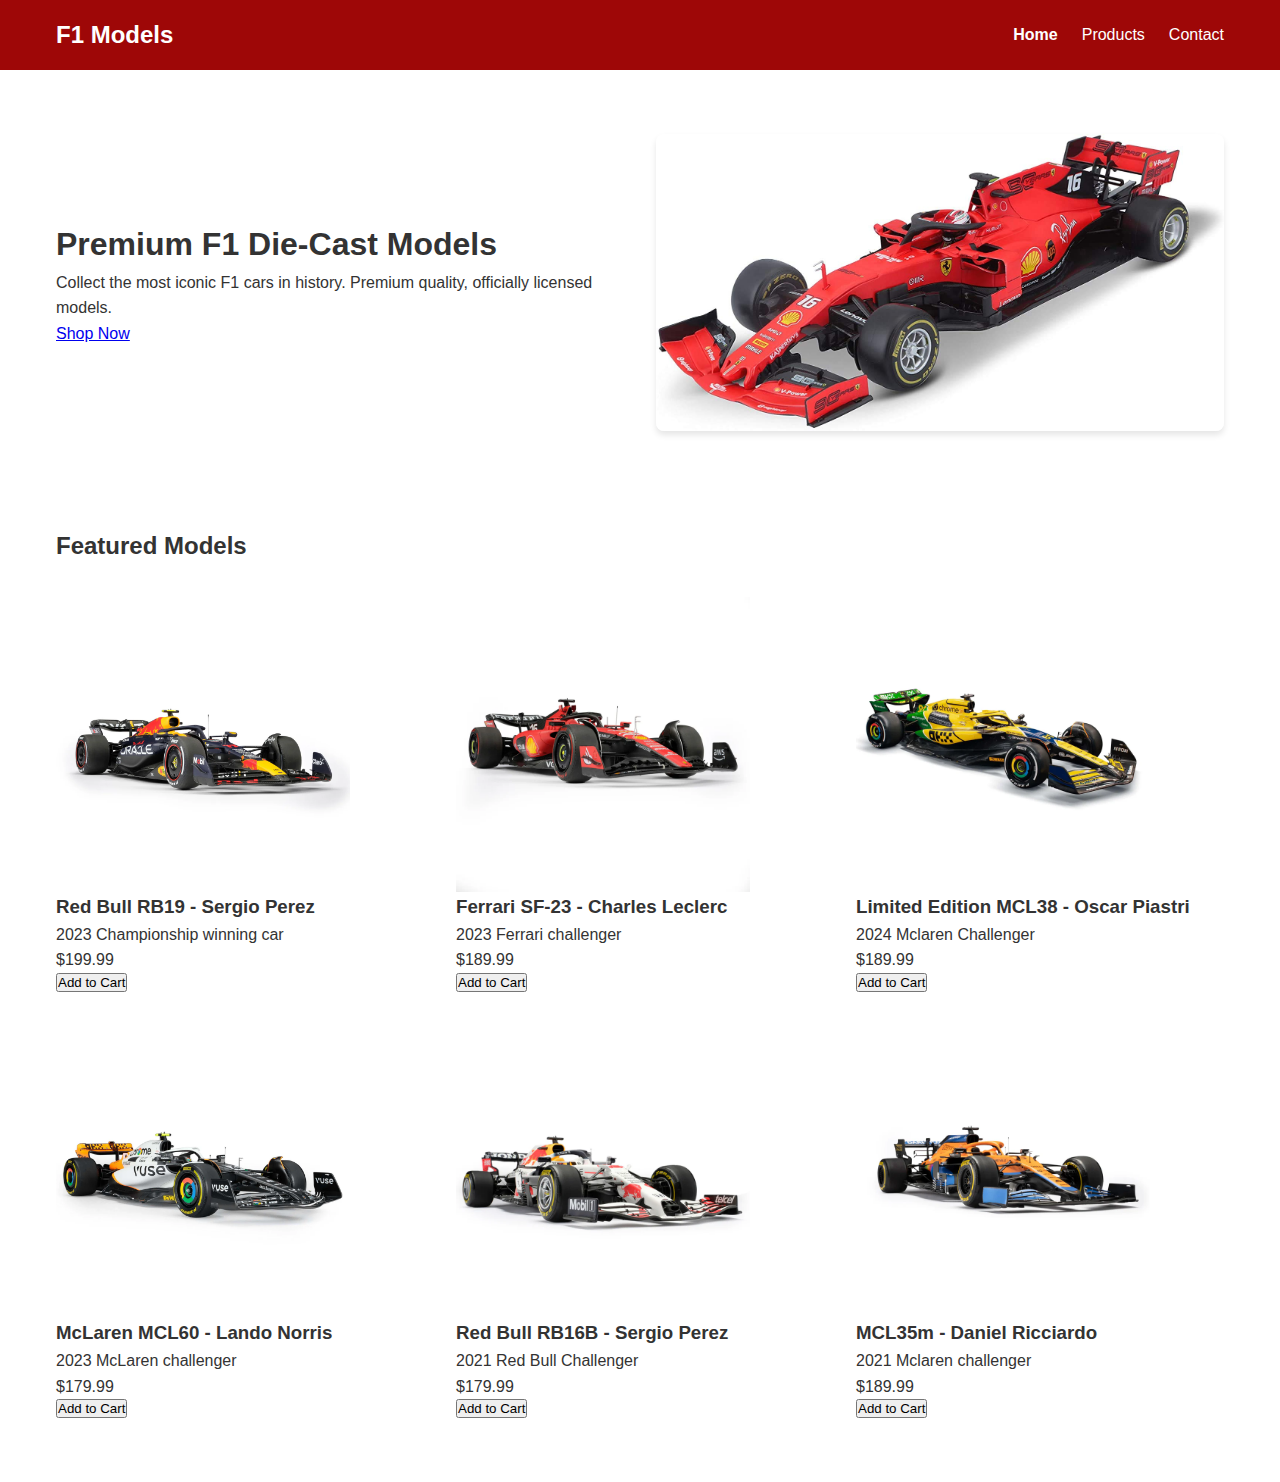
==== index.html @ bffe77ec "added rest of featured models and images" ====
<html lang="en">
<head>
    <meta charset="UTF-8">
    <meta name="viewport" content="width=device-width, initial-scale=1.0">
    <title>F1 Models - Home</title>
    <link rel="stylesheet" href="common.css">
    <link rel="stylesheet" href="index.css">
</head>
<body>
    <header class="header">
        <nav class="container">
            <a href="index.html" class="sitename">F1 Models</a>
            <div class="nav-links">
                <a href="index.html" class="nav-link active">Home</a>
                <a href="products.html" class="nav-link">Products</a>
                <a href="contact.html" class="nav-link">Contact</a>
            </div>
        </nav>
    </header>

    <main>
        <section class="mainsection">
            <div class="container flex-container">
                <div class="featured-content">
                    <h1>Premium F1 Die-Cast Models</h1>
                    <p>Collect the most iconic F1 cars in history. Premium quality, officially licensed models.</p>
                    <a href="products.html" class="button">Shop Now</a>
                </div>
                <div class="main-image">
                    <img src="f1model.jpg" alt="Featured F1 Model">
                </div>
            </div>
        </section>
        
        <section class="featured">
            <div class="container">
                <h2>Featured Models</h2>
                <div class="product-grid">
                    <div class="product-card">
                        <img class="featuredimg" src="rb19.webp" alt="Red Bull RB19 - Max Verstappen">
                        <div class="product-content">
                            <h3>Red Bull RB19 - Sergio Perez</h3>
                            <p>2023 Championship winning car</p>
                            <p class="price">$199.99</p>
                            <button class="button" onclick="start()">Add to Cart</button>
                        </div>
                    </div>
                    <div class="product-card">
                        <img class ="featuredimg" src="sf23.webp" alt="Ferrari SF-23 - Charles Leclerc">
                        <div class="product-content">
                            <h3>Ferrari SF-23 - Charles Leclerc</h3>
                            <p>2023 Ferrari challenger</p>
                            <p class="price">$189.99</p>
                            <button class="button" onclick="start()">Add to Cart</button>
                        </div>
                    </div>
                    <div class="product-card">
                        <img class ="featuredimg" src="mcl38.webp" alt="MCL38 - Oscar Piastri">
                        <div class="product-content">
                            <h3>Limited Edition MCL38 - Oscar Piastri</h3>
                            <p>2024 Mclaren Challenger</p>
                            <p class="price">$189.99</p>
                            <button class="button" onclick="start()">Add to Cart</button>
                        </div>
                    </div>
                    <div class="product-card">
                        <img class="featuredimg" src="mcl60.webp" alt="McLaren MCL60 - Lando Norris">
                        <div class="product-content">
                            <h3>McLaren MCL60 - Lando Norris</h3>
                            <p>2023 McLaren challenger</p>
                            <p class="price">$179.99</p>
                            <button class="button" onclick="start()">Add to Cart</button>
                        </div>
                    </div>
                    <div class="product-card">
                        <img class= "featuredimg" src="rb16b.webp" alt="Red Bull RB16b - Sergio Perez">
                        <div class="product-content">
                            <h3>Red Bull RB16B - Sergio Perez</h3>
                            <p>2021 Red Bull Challenger</p>
                            <p class="price">$179.99</p>
                            <button class="button" onclick="start()">Add to Cart</button>
                        </div>
                    </div>
                    <div class="product-card">
                        <img class ="featuredimg" src="mcl35m.webp" alt="MCL35m - Daniel Ricciardo">
                        <div class="product-content">
                            <h3>MCL35m - Daniel Ricciardo</h3>
                            <p>2021 Mclaren challenger</p>
                            <p class="price">$189.99</p>
                            <button class="button" onclick="start()">Add to Cart</button>
                        </div> 
                </div>
            </div>
        </section>
    </main>

<script src="index.js"></script>
</body>
</html>
---- common.css ----
* {
    margin: 0;
    padding: 0;
    box-sizing: border-box;
  }
  
  body {
    font-family: -apple-system, BlinkMacSystemFont, "Segoe UI", Roboto, sans-serif;
    line-height: 1.6;
    color: #333333;
    background: white;
    min-height: 100px;
    display: flex;
    flex-direction: column;
  }
  
  .container {
    max-width: 1200px;
    margin: 0 auto;
    padding: 0 16px;
  }
  
  .header {
    background: rgb(158, 7, 7);
    color: white;
    padding: 16px 0;
  }
  
  .header nav {
    display: flex;
    justify-content: space-between;
    align-items: center;
  }
  
  .sitename {
    font-size: 24px;
    font-weight: bold;
    color: white;
    text-decoration: none;
  }
  
  .nav-links {
    display: flex;
    gap: 24px;
  }
  
  .nav-link {
    color: white;
    text-decoration: none;
    transition: opacity 0.2s;
  }
  
  .nav-link:hover {
    opacity: 0.8;
  }
  
  .nav-link.active {
    font-weight: bold;
  }
---- index.css ----
.mainsection {
    padding: 64px 0;
    background: var(--background);
}

.flex-container {
    display: flex;
    gap: 32px;
    align-items: center;
}

.featuredimg {
    width: 80%;     
}
.featured-content {
    flex: 1;
}

.main-image {
    flex: 1;
}

.main-image img {
    width: 100%;
    border-radius: 8px;
    box-shadow: 0 4px 6px rgba(0, 0, 0, 0.1);
}

.featured {
    padding: 32px;
}

.product-grid {
    display: grid;
    grid-template-columns: repeat(auto-fill, minmax(300px, 1fr));
    gap: 32px;
    padding: 32px 0;
}
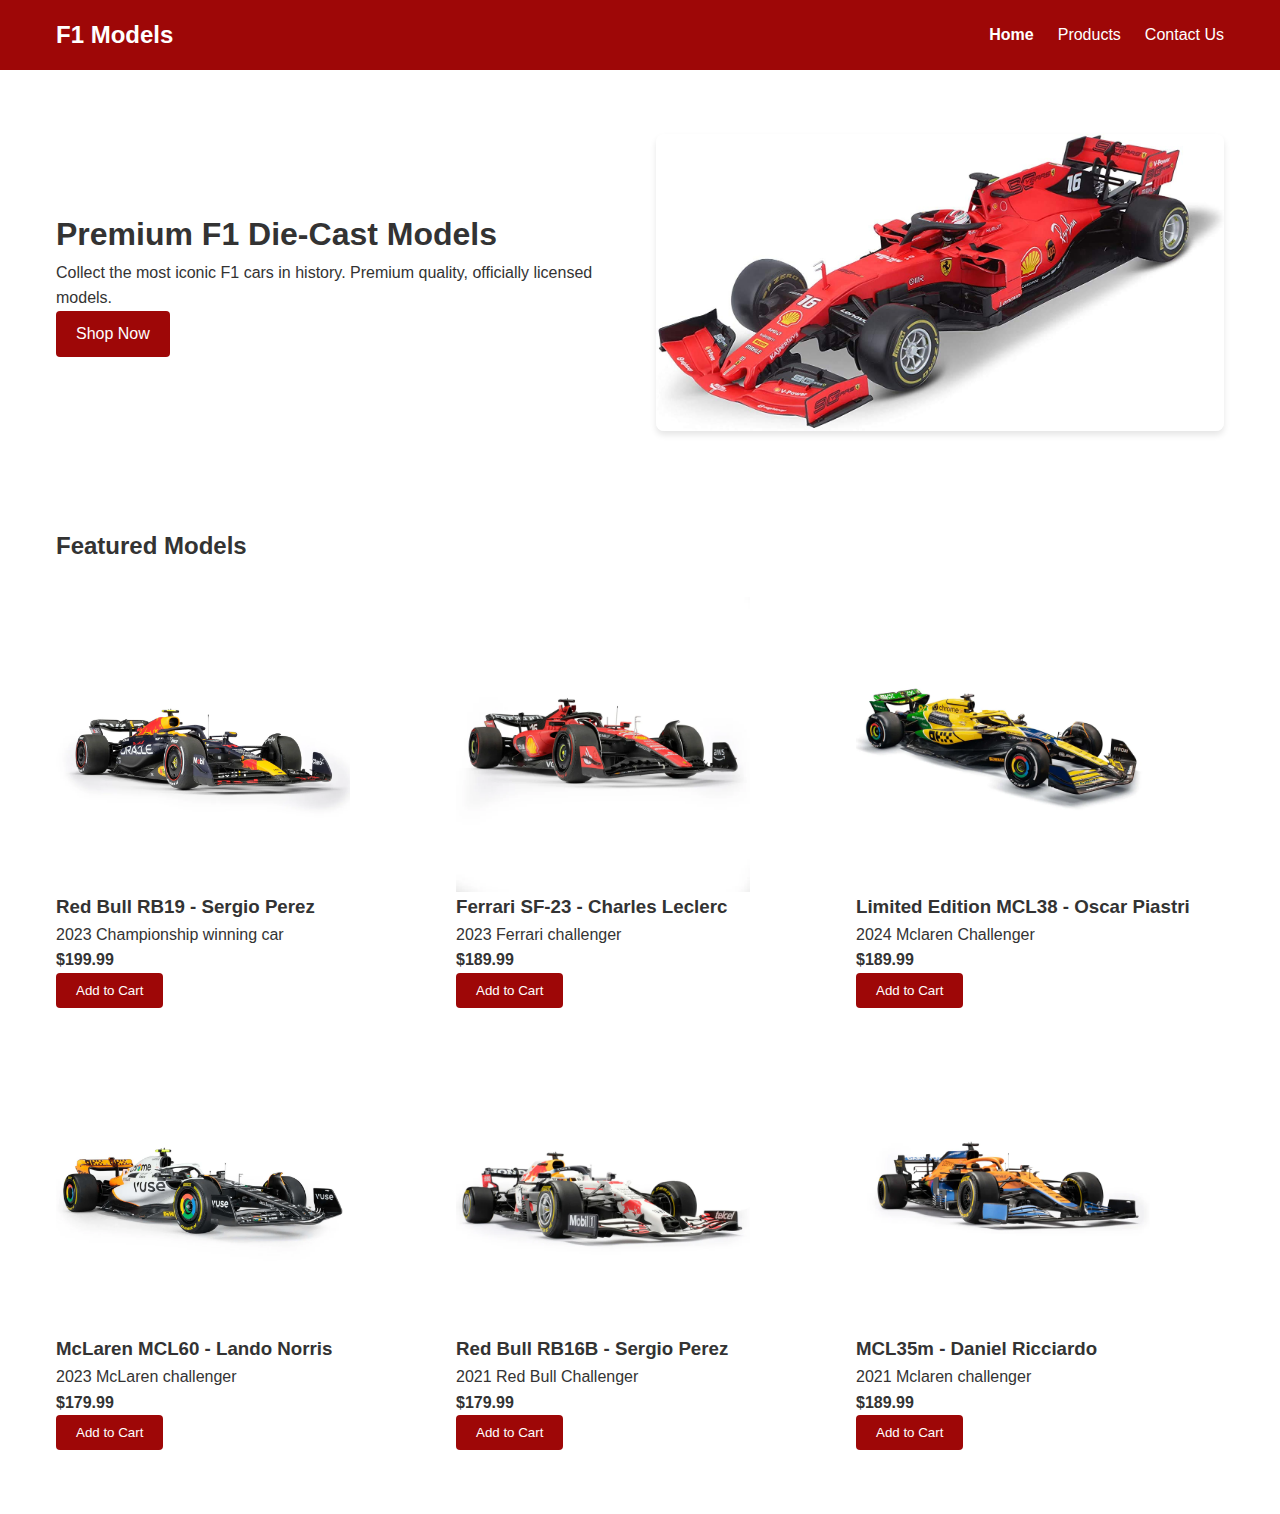
==== commit 4d130f3f: "more formatting for buttons and price" ====
--- a/index.html
+++ b/index.html
@@ -13,7 +13,7 @@
             <div class="nav-links">
                 <a href="index.html" class="nav-link active">Home</a>
                 <a href="products.html" class="nav-link">Products</a>
-                <a href="contact.html" class="nav-link">Contact</a>
+                <a href="contact.html" class="nav-link">Contact Us</a>
             </div>
         </nav>
     </header>
--- a/common.css
+++ b/common.css
@@ -14,6 +14,10 @@
     flex-direction: column;
   }
   
+  .price {
+    font-weight: bold;
+  }
+
   .container {
     max-width: 1200px;
     margin: 0 auto;
@@ -56,4 +60,28 @@
   
   .nav-link.active {
     font-weight: bold;
+  }
+
+  .button {
+    display: inline-block;
+    padding: 10px 20px;
+    background-color: rgb(158, 7, 7);
+    color: white;
+    text-decoration: none;
+    border-radius: 4px;
+    font-weight: 500;
+    transition: all 0.3s ease;
+    border: none;
+    cursor: pointer;
+  }
+
+  .button:hover {
+    background-color: hsl(0, 91%, 25%);
+    transform: translateY(-1px);
+    box-shadow: 0 2px 4px rgba(0, 0, 0, 0.1);
+  }
+  
+  .button:active {
+    transform: translateY(0);
+    box-shadow: none;
   }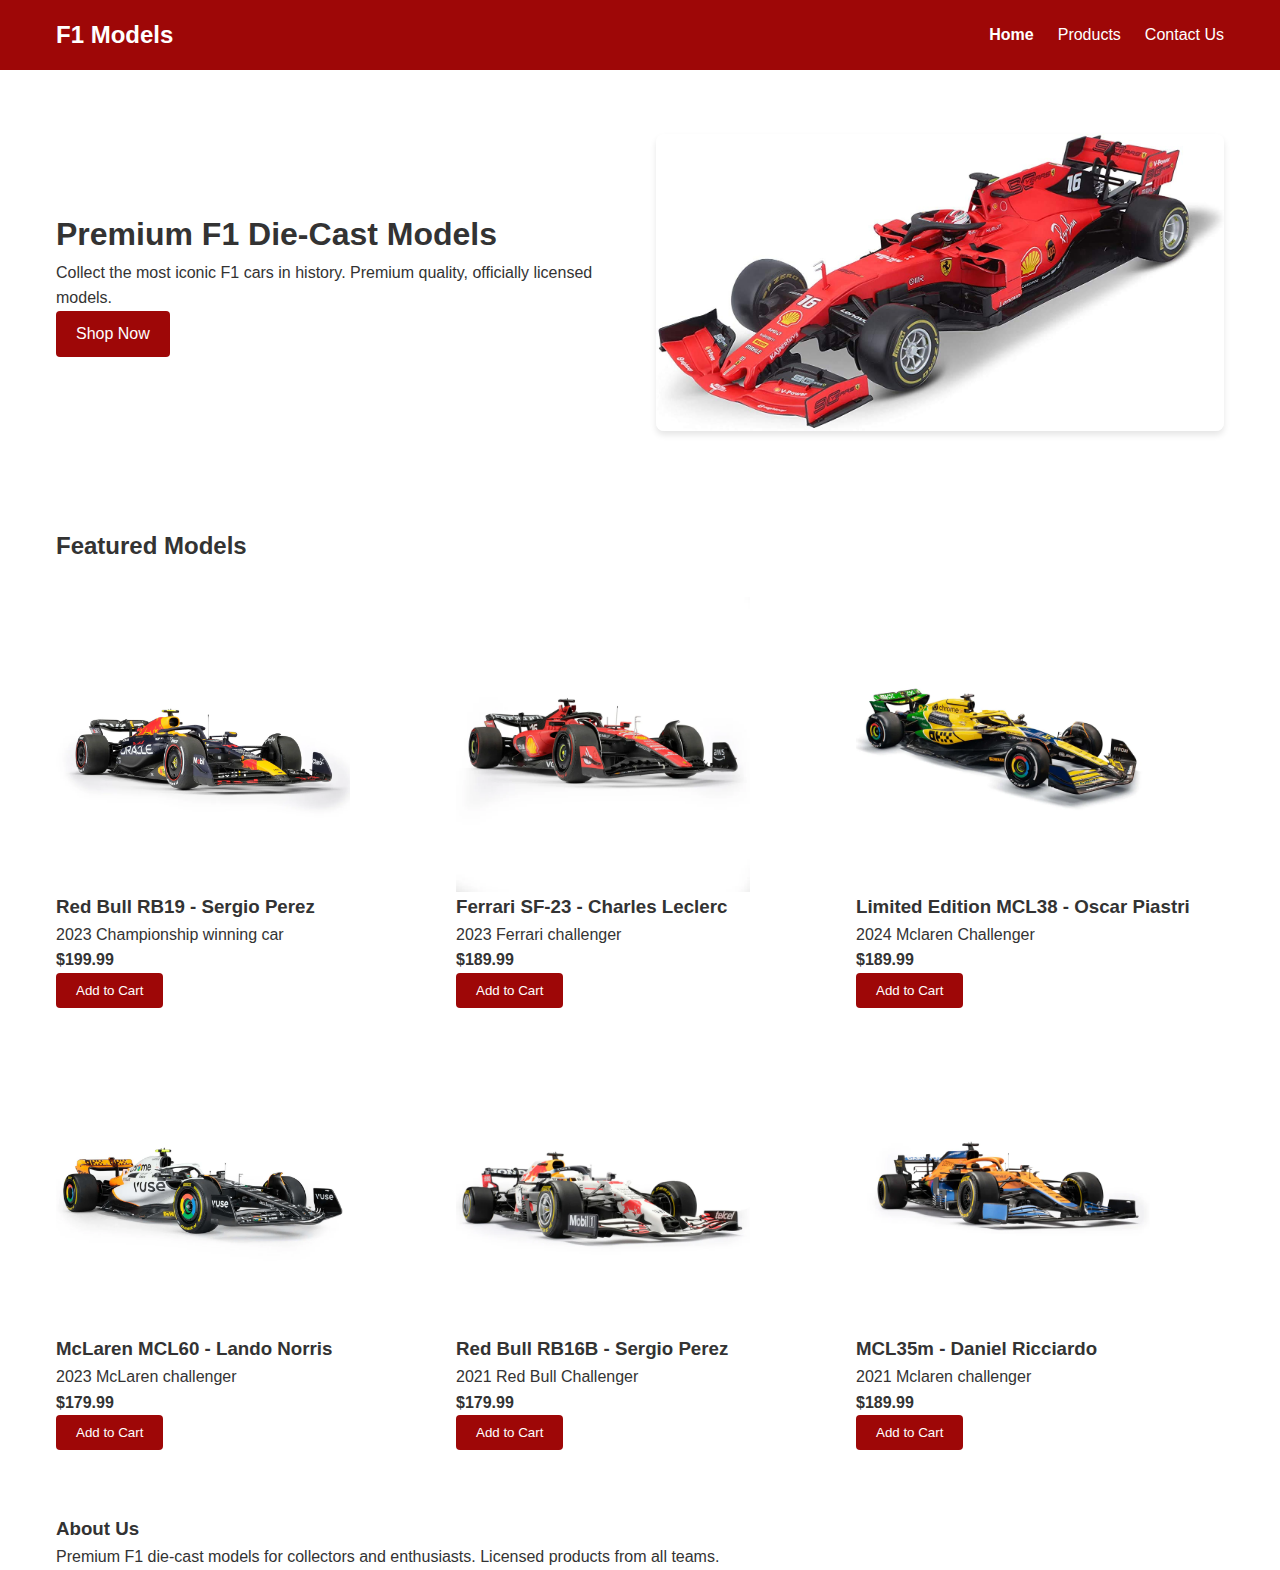
==== commit bde563f9: "added a footer" ====
--- a/index.html
+++ b/index.html
@@ -93,6 +93,13 @@
             </div>
         </section>
     </main>
+    <footer class="footer">
+        <div class="container">
+            <div class="footer-grid">
+                <div class="footer-section">
+                    <h3>About Us</h3>
+                    <p>Premium F1 die-cast models for collectors and enthusiasts. Licensed products from all teams.</p>
+                </div>
 
 <script src="index.js"></script>
 </body>
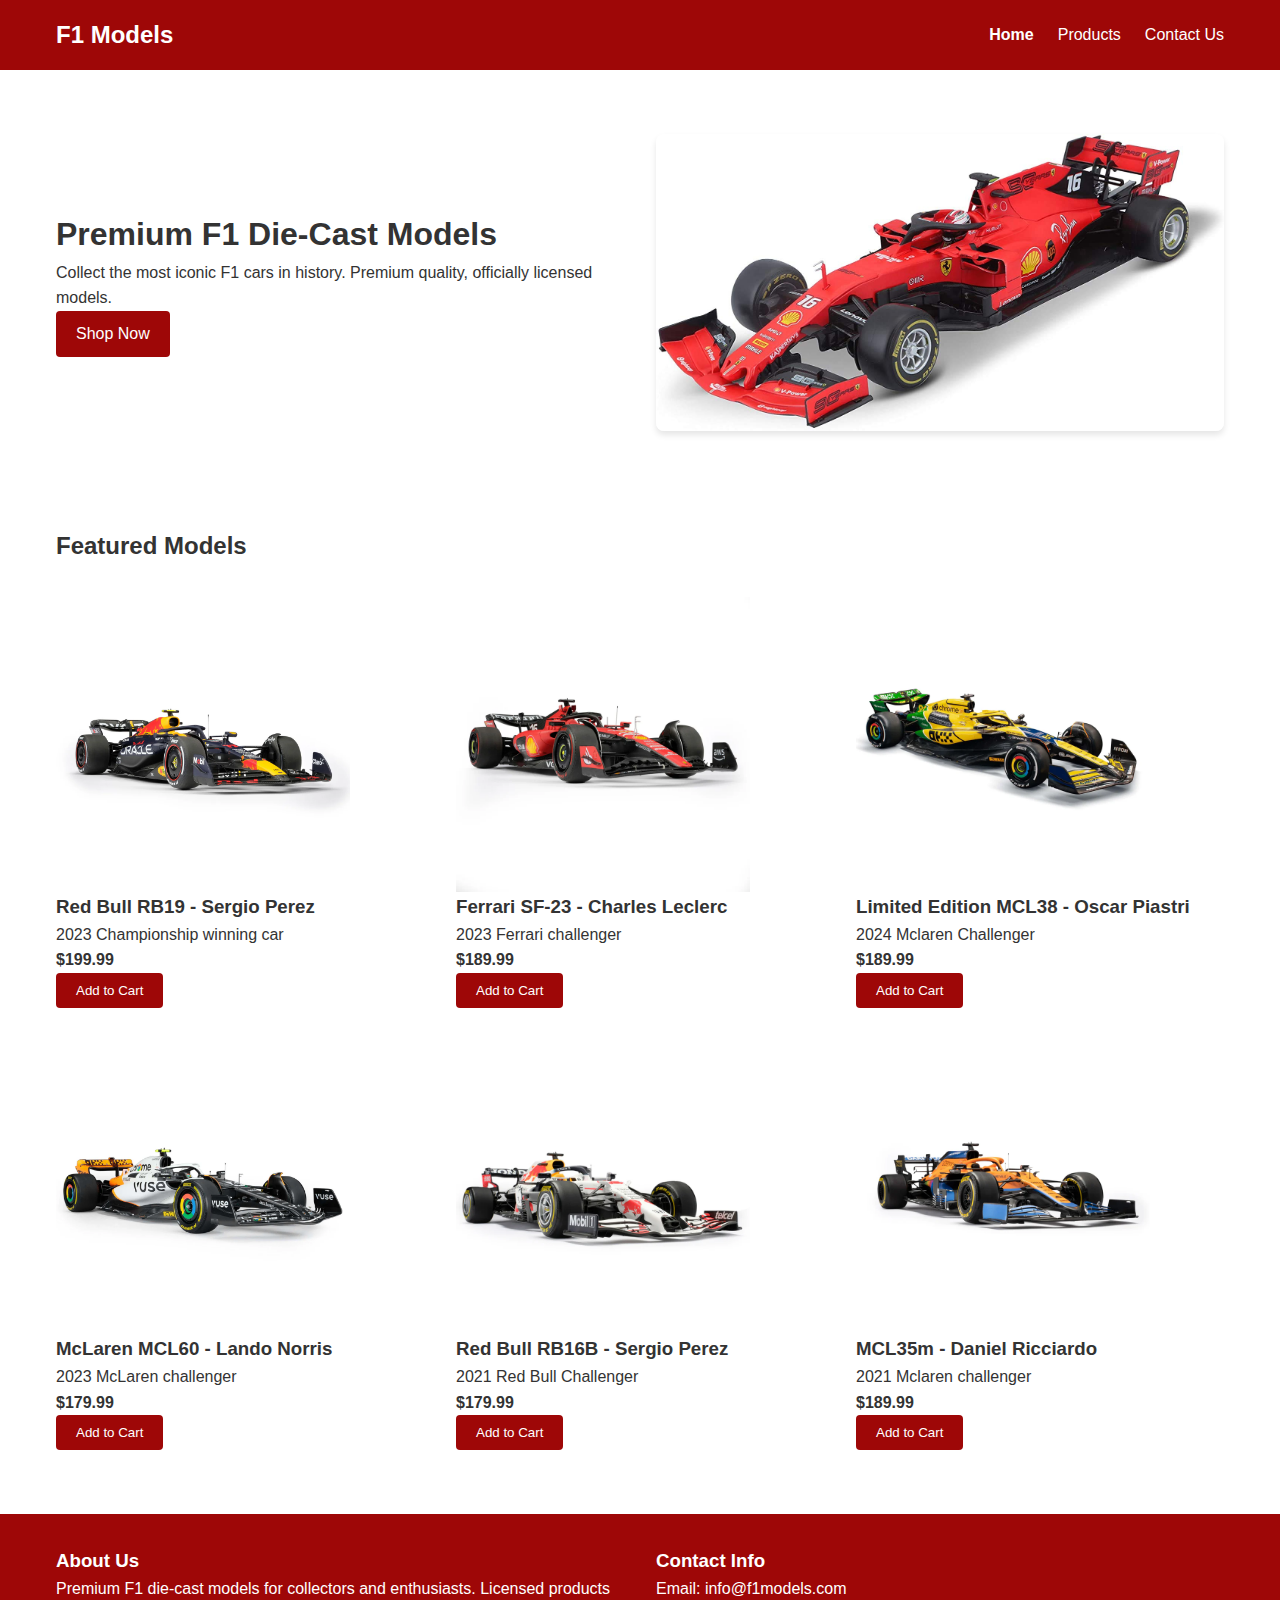
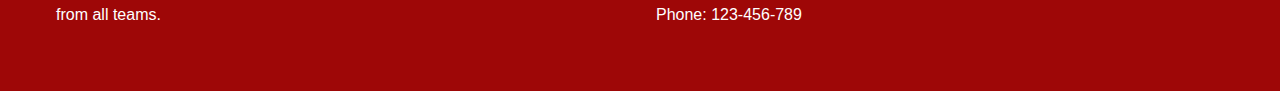
==== commit 16d81170: "further footer formatting" ====
--- a/index.html
+++ b/index.html
@@ -100,6 +100,11 @@
                     <h3>About Us</h3>
                     <p>Premium F1 die-cast models for collectors and enthusiasts. Licensed products from all teams.</p>
                 </div>
+                <div class="footer-section">
+                    <h3>Contact Info</h3>
+                    <p>Email: info@f1models.com</p>
+                    <p>Phone: 123-456-789</p>
+                </div>
 
 <script src="index.js"></script>
 </body>
--- a/common.css
+++ b/common.css
@@ -84,4 +84,18 @@
   .button:active {
     transform: translateY(0);
     box-shadow: none;
+  }
+
+  .footer {
+    background: rgb(158, 7, 7);
+    color: white;
+    padding: 32px 0;
+    margin-top: auto;
+  }
+  
+  .footer-grid {
+    display: grid;
+    grid-template-columns: repeat(auto-fit, minmax(250px, 1fr));
+    gap: 32px;
+    margin-bottom: 32px;
   }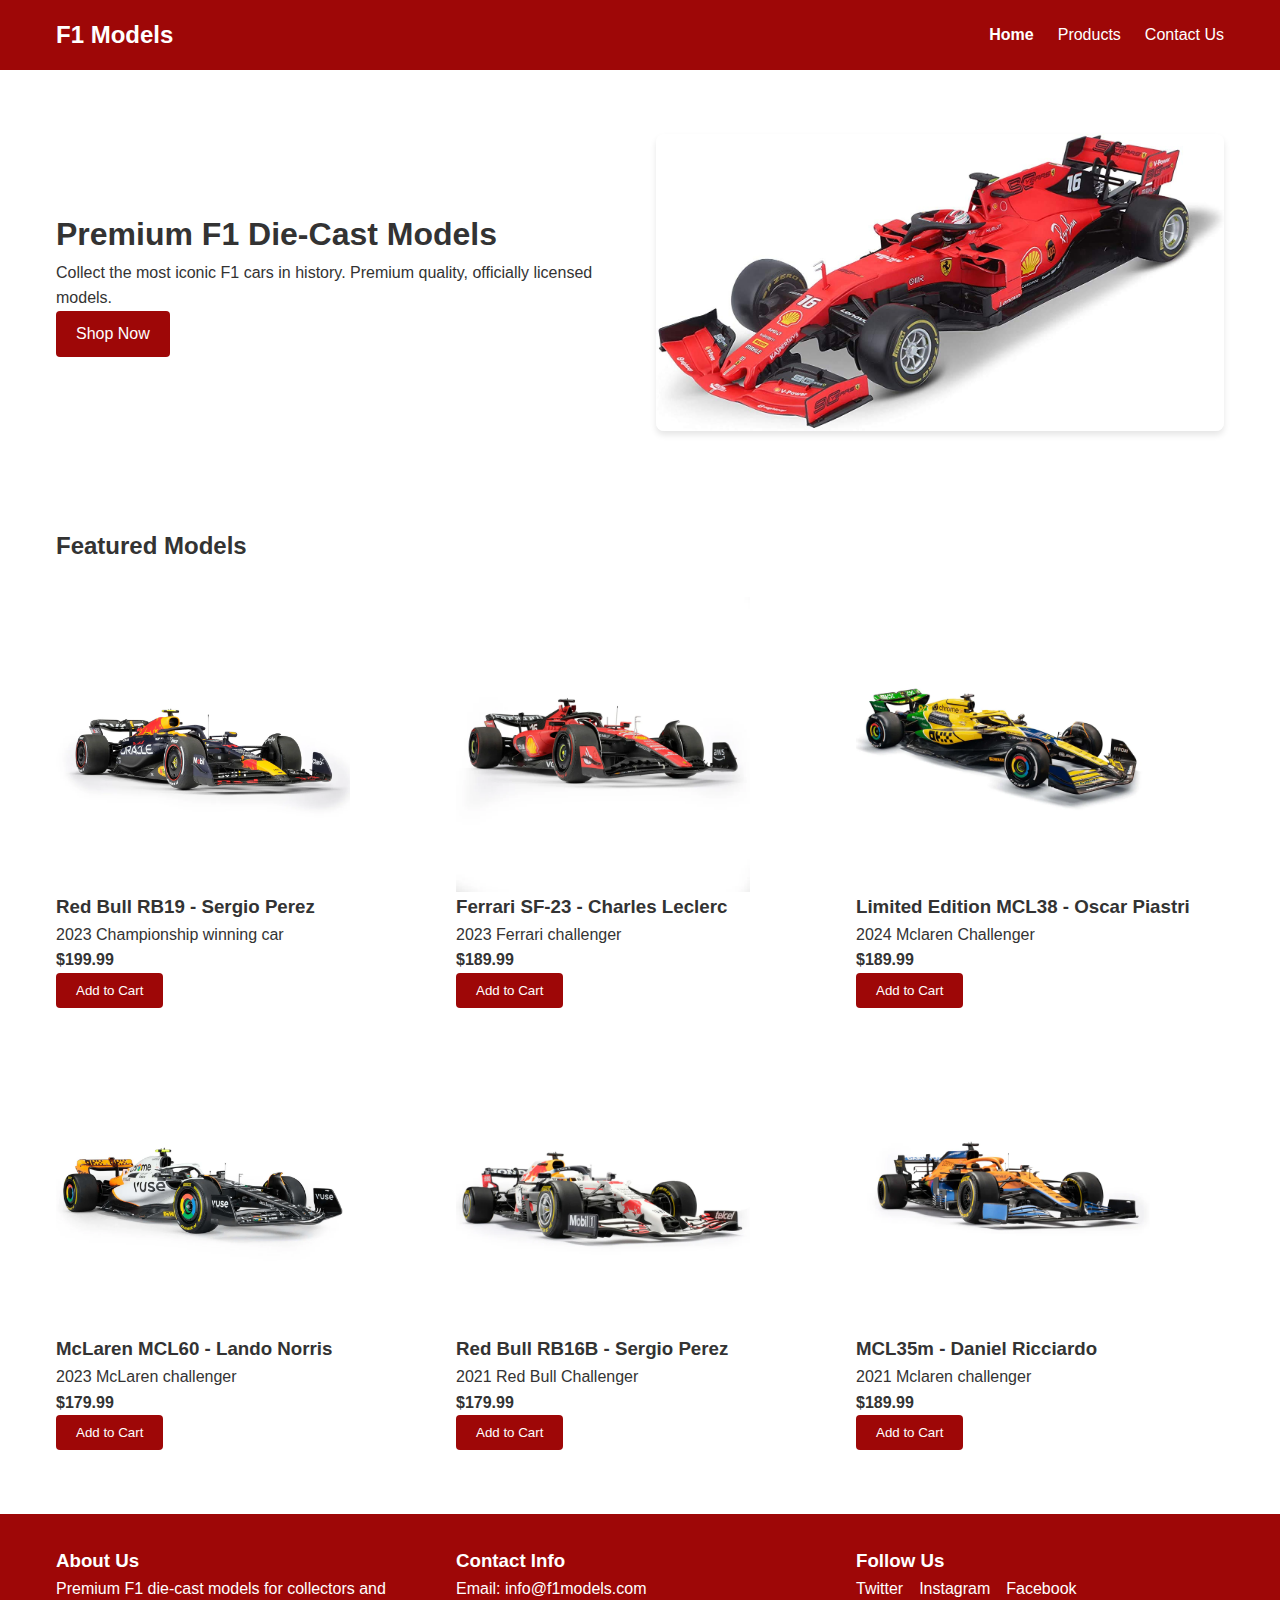
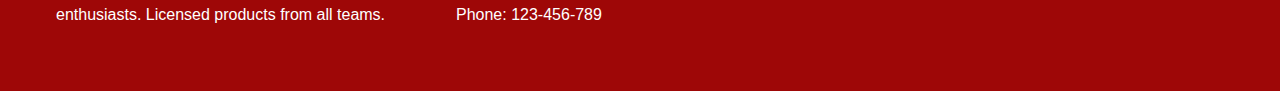
==== commit bc59b39a: "added socials with formatting with also on click actions for the links" ====
--- a/index.html
+++ b/index.html
@@ -105,6 +105,15 @@
                     <p>Email: info@f1models.com</p>
                     <p>Phone: 123-456-789</p>
                 </div>
+                <div class="footer-section">
+                    <h3>Follow Us</h3>
+                    <div class="socials">
+                        <a href="#">Twitter</a>
+                        <a href="#">Instagram</a>
+                        <a href="#">Facebook</a>
+                    </div>
+                </div>
+            </div>
 
 <script src="index.js"></script>
 </body>
--- a/common.css
+++ b/common.css
@@ -98,4 +98,13 @@
     grid-template-columns: repeat(auto-fit, minmax(250px, 1fr));
     gap: 32px;
     margin-bottom: 32px;
+  }
+
+  .socials {
+    display:flex;
+    gap: 16px;
+  }
+  .socials a {
+    color: white;
+    text-decoration: none;
   }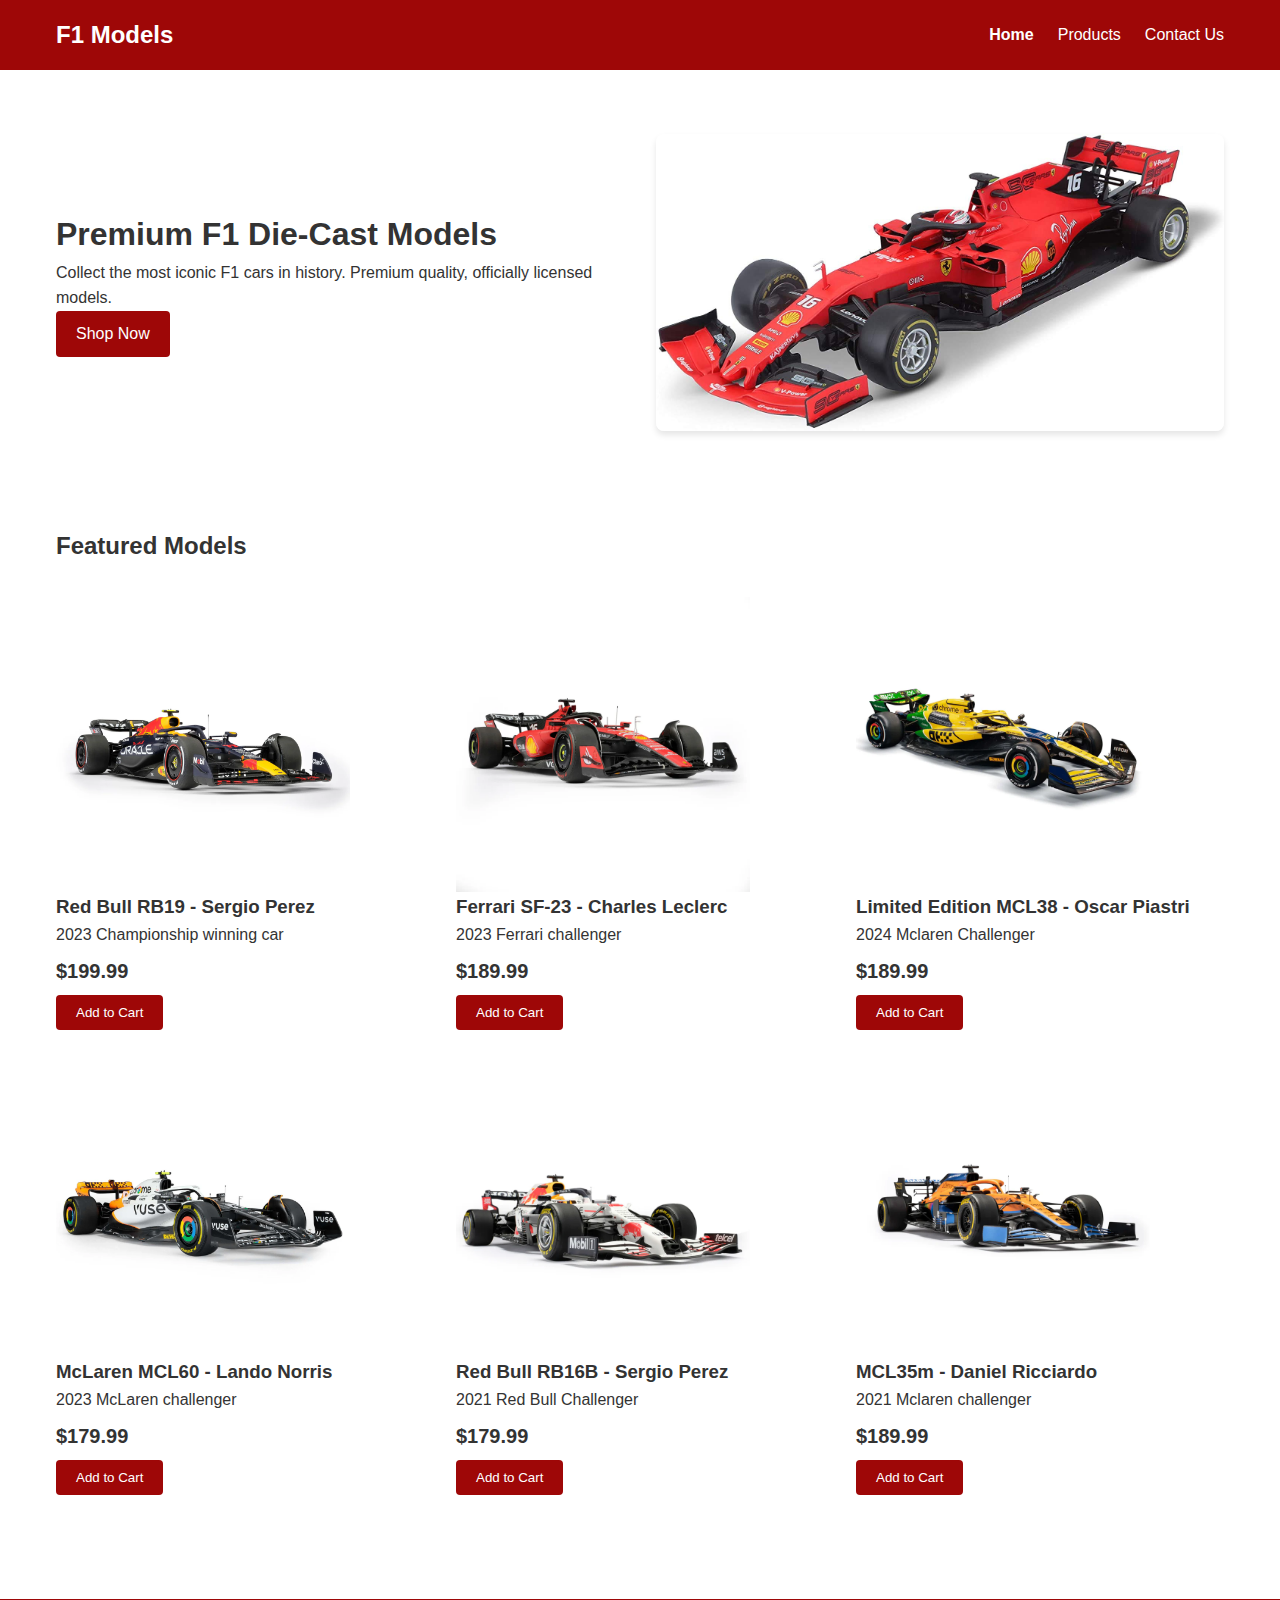
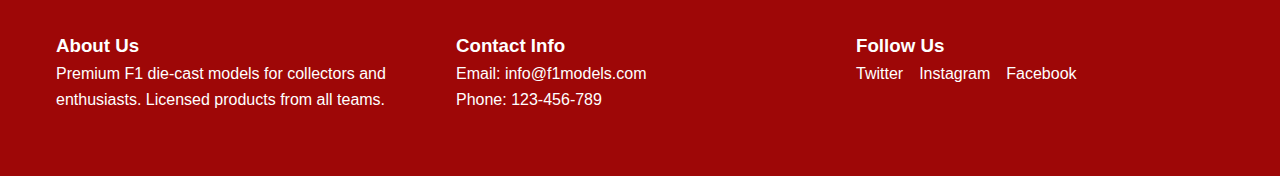
==== commit 53ce13c3: "added name and id comment tag on all pages" ====
--- a/index.html
+++ b/index.html
@@ -7,6 +7,7 @@
     <link rel="stylesheet" href="index.css">
 </head>
 <body>
+    <!-- Marwan Ahbab - 2230606 -->
     <header class="header">
         <nav class="container">
             <a href="index.html" class="sitename">F1 Models</a>
--- a/common.css
+++ b/common.css
@@ -15,8 +15,10 @@
   }
   
   .price {
+    font-size: 20px;
     font-weight: bold;
-  }
+    margin: 8px 0;
+ }
 
   .container {
     max-width: 1200px;
@@ -90,7 +92,7 @@
     background: rgb(158, 7, 7);
     color: white;
     padding: 32px 0;
-    margin-top: auto;
+    margin-top: 40px;
   }
   
   .footer-grid {
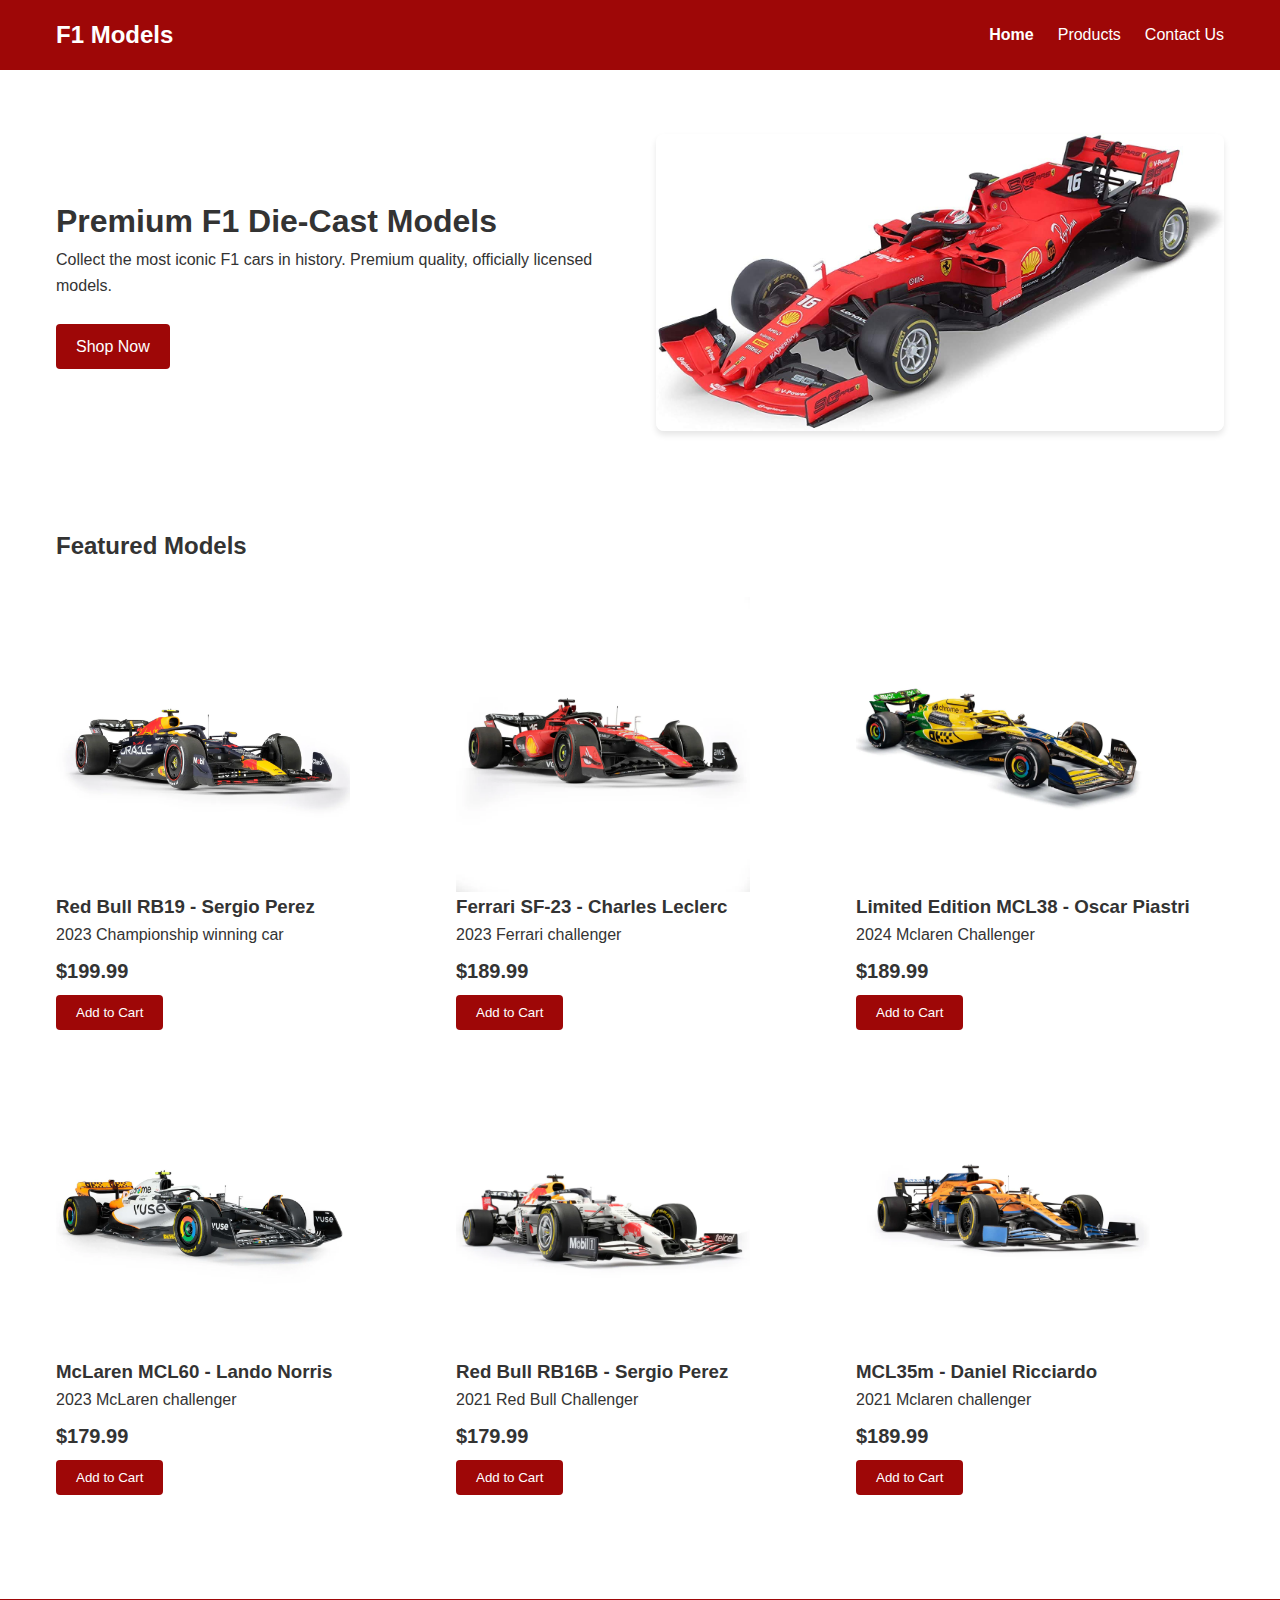
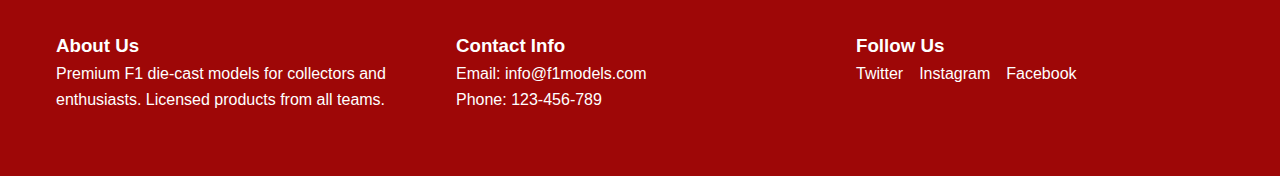
==== commit a7e66b53: "added a <br> to make it look better" ====
--- a/index.html
+++ b/index.html
@@ -25,6 +25,7 @@
                 <div class="featured-content">
                     <h1>Premium F1 Die-Cast Models</h1>
                     <p>Collect the most iconic F1 cars in history. Premium quality, officially licensed models.</p>
+                    <br>
                     <a href="products.html" class="button">Shop Now</a>
                 </div>
                 <div class="main-image">
--- a/index.css
+++ b/index.css
@@ -2,7 +2,7 @@
 
 .mainsection {
     padding: 64px 0;
-    background: var(--background);
+    background: white;
 }
 
 .flex-container {
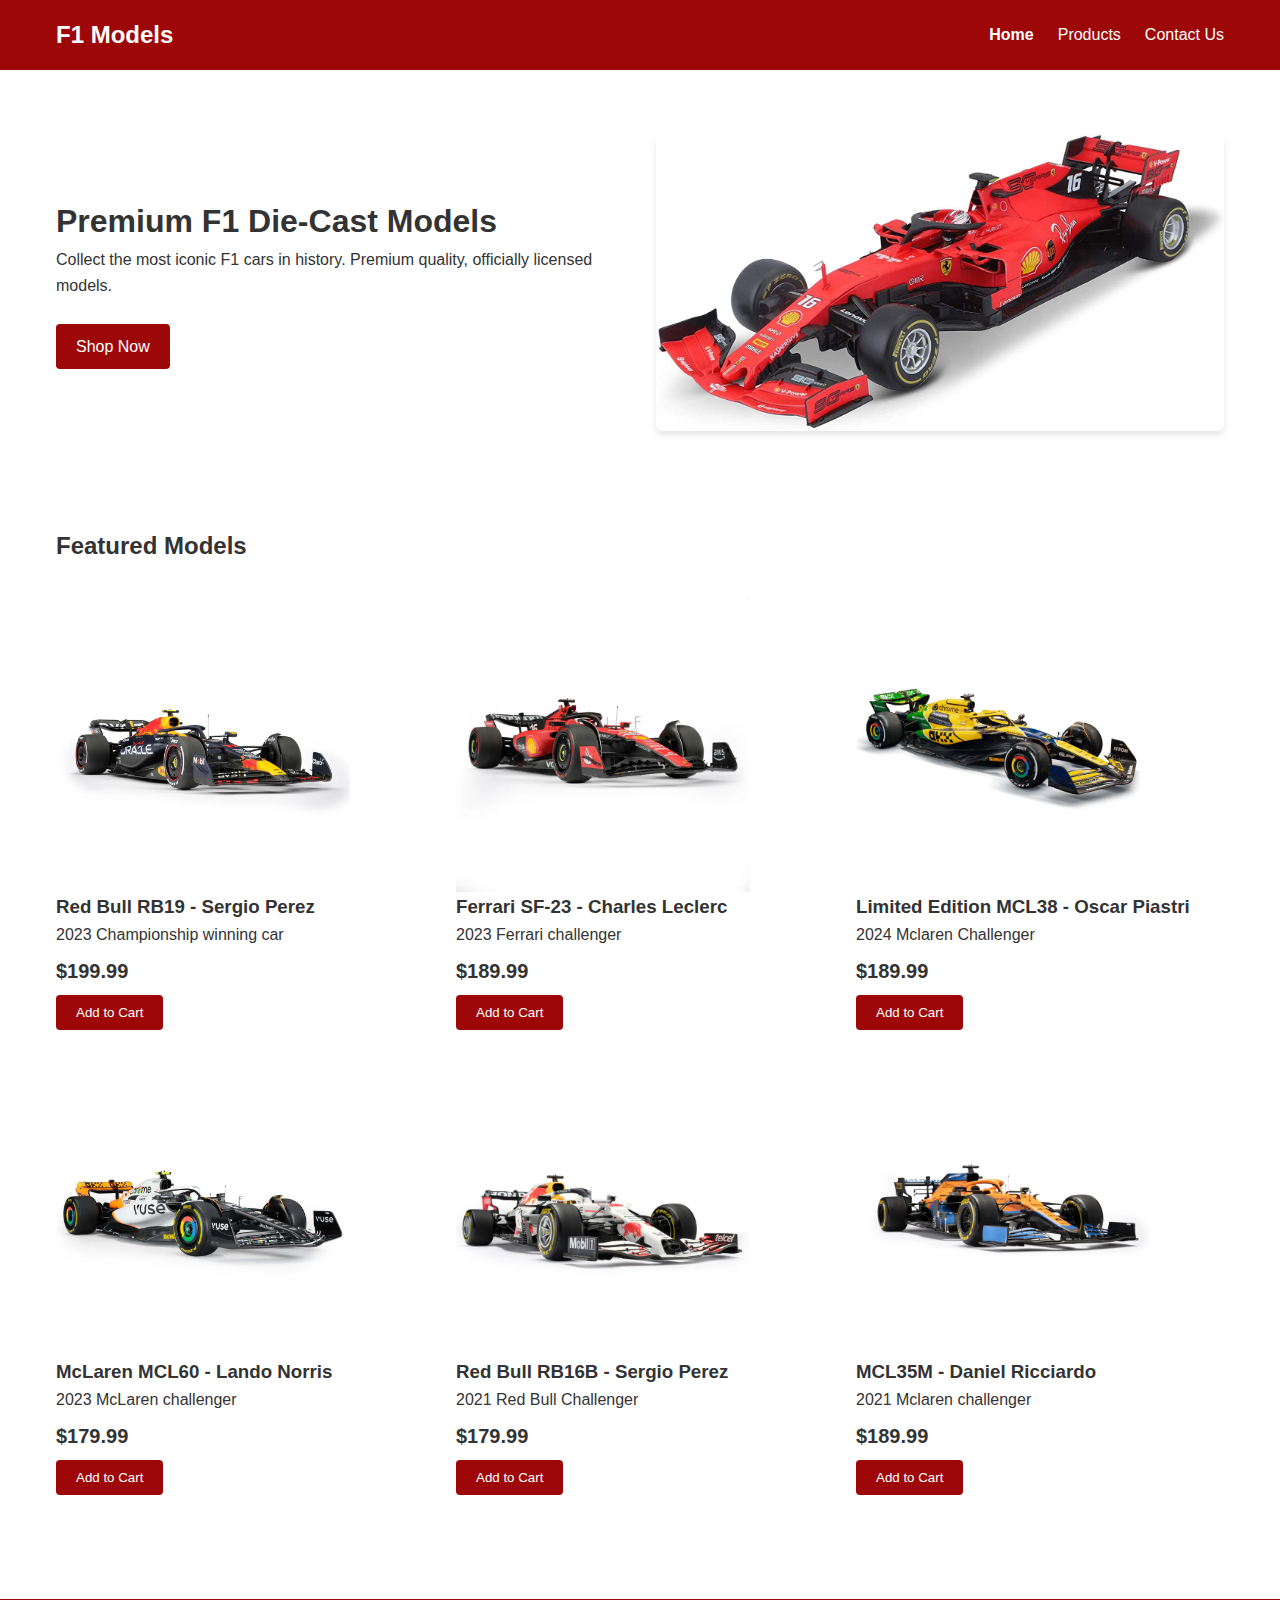
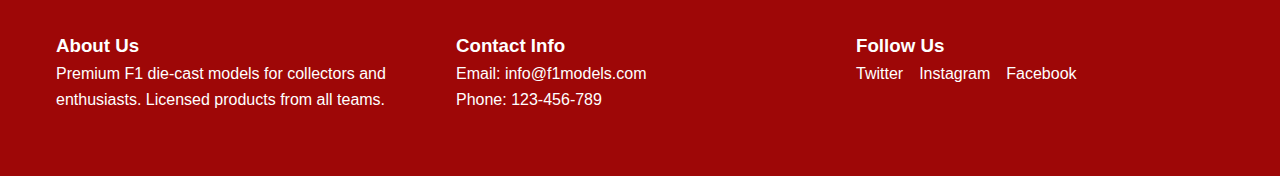
==== commit ab3c7479: "added text to products.html" ====
--- a/index.html
+++ b/index.html
@@ -84,9 +84,9 @@
                         </div>
                     </div>
                     <div class="product-card">
-                        <img class ="featuredimg" src="mcl35m.webp" alt="MCL35m - Daniel Ricciardo">
+                        <img class ="featuredimg" src="mcl35m.webp" alt="MCL35M - Daniel Ricciardo">
                         <div class="product-content">
-                            <h3>MCL35m - Daniel Ricciardo</h3>
+                            <h3>MCL35M - Daniel Ricciardo</h3>
                             <p>2021 Mclaren challenger</p>
                             <p class="price">$189.99</p>
                             <button class="button" onclick="start()">Add to Cart</button>
